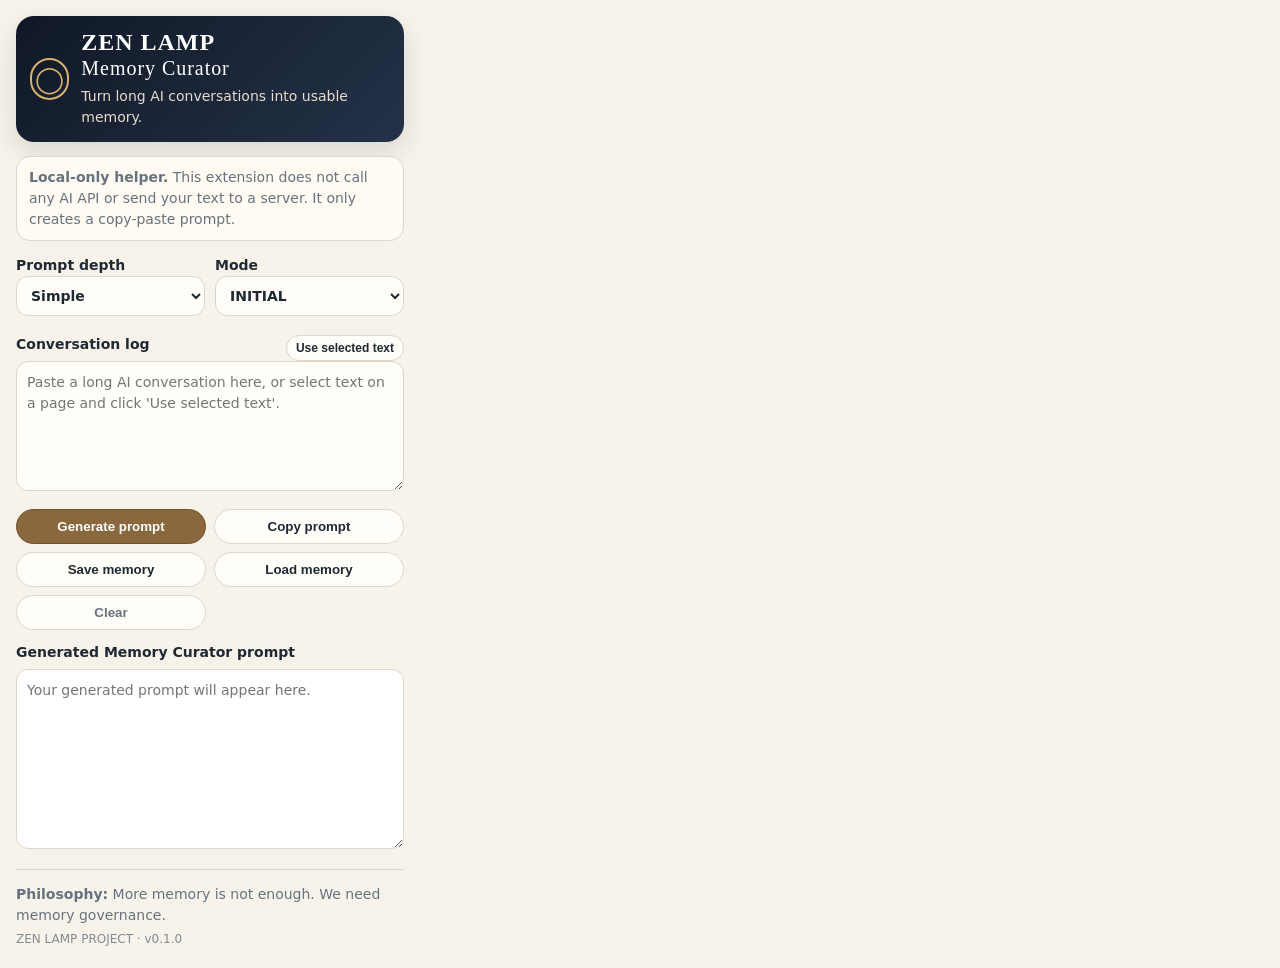
==== popup.html @ 622691fc "Add files via upload" ====
<!doctype html>
<html lang="en">
<head>
  <meta charset="utf-8" />
  <meta name="viewport" content="width=device-width, initial-scale=1" />
  <title>ZEN LAMP Memory Curator</title>
  <link rel="stylesheet" href="styles.css" />
</head>
<body>
  <main class="app">
    <header class="hero">
      <div class="mark">◯</div>
      <div>
        <h1>ZEN LAMP<br><span>Memory Curator</span></h1>
        <p>Turn long AI conversations into usable memory.</p>
      </div>
    </header>

    <section class="notice">
      <strong>Local-only helper.</strong> This extension does not call any AI API or send your text to a server. It only creates a copy-paste prompt.
    </section>

    <section class="grid two">
      <label>
        Prompt depth
        <select id="depth">
          <option value="simple">Simple</option>
          <option value="power">Power User</option>
        </select>
      </label>
      <label>
        Mode
        <select id="mode">
          <option value="initial">INITIAL</option>
          <option value="update">UPDATE</option>
        </select>
      </label>
    </section>

    <section id="existingMemoryWrap" class="field hidden">
      <label for="existingMemory">Existing memory</label>
      <textarea id="existingMemory" placeholder="Paste existing memory here for UPDATE mode."></textarea>
    </section>

    <section class="field">
      <div class="label-row">
        <label for="conversation">Conversation log</label>
        <button id="grabSelection" type="button" class="small">Use selected text</button>
      </div>
      <textarea id="conversation" placeholder="Paste a long AI conversation here, or select text on a page and click 'Use selected text'."></textarea>
    </section>

    <section class="actions">
      <button id="generate" type="button" class="primary">Generate prompt</button>
      <button id="copy" type="button">Copy prompt</button>
      <button id="save" type="button">Save memory</button>
      <button id="load" type="button">Load memory</button>
      <button id="clear" type="button" class="ghost">Clear</button>
    </section>

    <section class="field">
      <label for="output">Generated Memory Curator prompt</label>
      <textarea id="output" placeholder="Your generated prompt will appear here." readonly></textarea>
    </section>

    <footer>
      <p><strong>Philosophy:</strong> More memory is not enough. We need memory governance.</p>
      <p class="muted">ZEN LAMP PROJECT · v0.1.0</p>
    </footer>
  </main>
  <script src="popup.js"></script>
</body>
</html>
---- styles.css ----
:root {
  --bg: #f7f3ea;
  --card: #fffaf2;
  --ink: #1f2933;
  --muted: #66737f;
  --line: #ded6c8;
  --accent: #8a683d;
  --accent-dark: #6f522f;
  --soft: #ede4d5;
}
* { box-sizing: border-box; }
body {
  margin: 0;
  width: 420px;
  min-height: 640px;
  background: var(--bg);
  color: var(--ink);
  font: 14px/1.5 system-ui, -apple-system, BlinkMacSystemFont, "Segoe UI", sans-serif;
}
.app { padding: 16px; }
.hero {
  display: flex;
  gap: 12px;
  align-items: center;
  padding: 14px;
  background: linear-gradient(135deg, #101826, #243248);
  color: white;
  border-radius: 18px;
  box-shadow: 0 10px 28px rgba(0,0,0,.12);
}
.mark {
  width: 42px;
  height: 42px;
  border-radius: 999px;
  display: grid;
  place-items: center;
  border: 2px solid #d6b16d;
  color: #d6b16d;
  font-size: 26px;
  line-height: 1;
}
h1 { margin: 0; font-family: Georgia, "Times New Roman", serif; font-size: 24px; line-height: 1.05; letter-spacing: .04em; }
h1 span { font-size: 20px; font-weight: 500; }
.hero p { margin: 6px 0 0; color: #e7dccd; }
.notice {
  margin: 14px 0;
  padding: 10px 12px;
  border: 1px solid var(--line);
  border-radius: 14px;
  background: var(--card);
  color: var(--muted);
}
.grid.two { display: grid; grid-template-columns: 1fr 1fr; gap: 10px; }
.field { margin-top: 12px; }
label { display: block; font-weight: 700; margin-bottom: 6px; }
.label-row { display: flex; justify-content: space-between; align-items: center; gap: 8px; }
select, textarea {
  width: 100%;
  border: 1px solid var(--line);
  border-radius: 12px;
  background: #fffdf8;
  color: var(--ink);
  padding: 10px;
  font: inherit;
}
textarea { min-height: 130px; resize: vertical; }
#output { min-height: 180px; background: #fff; }
#existingMemory { min-height: 90px; }
.actions { display: grid; grid-template-columns: 1fr 1fr; gap: 8px; margin-top: 12px; }
button {
  border: 1px solid var(--line);
  border-radius: 999px;
  background: #fffdf8;
  color: var(--ink);
  padding: 9px 12px;
  font-weight: 700;
  cursor: pointer;
}
button:hover { background: var(--soft); }
button.primary { background: var(--accent); color: white; border-color: var(--accent-dark); }
button.primary:hover { background: var(--accent-dark); }
button.ghost { color: var(--muted); }
button.small { font-size: 12px; padding: 5px 9px; white-space: nowrap; }
.hidden { display: none; }
footer { margin-top: 14px; padding-top: 10px; border-top: 1px solid var(--line); color: var(--muted); }
footer p { margin: 4px 0; }
.muted { opacity: .8; font-size: 12px; }
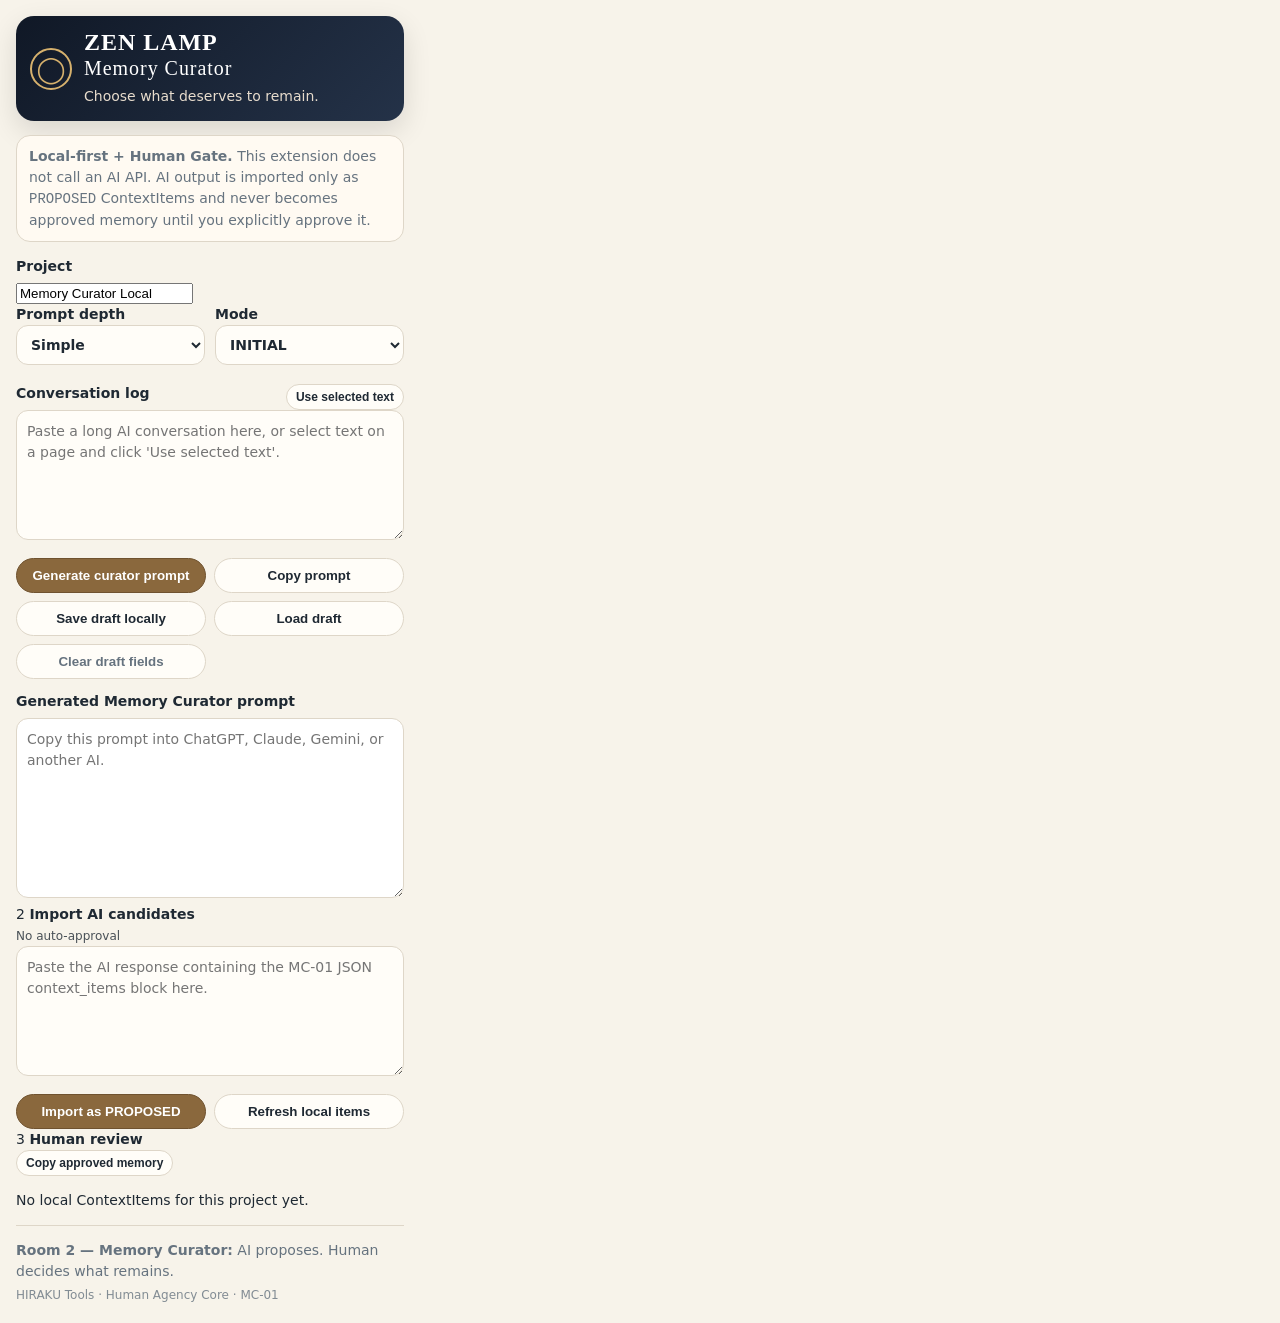
==== commit 5a957439: "MC-01: add project and human review UI" ====
--- a/popup.html
+++ b/popup.html
@@ -12,12 +12,17 @@
       <div class="mark">◯</div>
       <div>
         <h1>ZEN LAMP<br><span>Memory Curator</span></h1>
-        <p>Turn long AI conversations into usable memory.</p>
+        <p>Choose what deserves to remain.</p>
       </div>
     </header>
 
     <section class="notice">
-      <strong>Local-only helper.</strong> This extension does not call any AI API or send your text to a server. It only creates a copy-paste prompt.
+      <strong>Local-first + Human Gate.</strong> This extension does not call an AI API. AI output is imported only as <code>PROPOSED</code> ContextItems and never becomes approved memory until you explicitly approve it.
+    </section>
+
+    <section class="field">
+      <label for="projectName">Project</label>
+      <input id="projectName" type="text" value="Memory Curator Local" placeholder="Project name" />
     </section>
 
     <section class="grid two">
@@ -38,8 +43,8 @@
     </section>
 
     <section id="existingMemoryWrap" class="field hidden">
-      <label for="existingMemory">Existing memory</label>
-      <textarea id="existingMemory" placeholder="Paste existing memory here for UPDATE mode."></textarea>
+      <label for="existingMemory">Existing memory (optional legacy input)</label>
+      <textarea id="existingMemory" placeholder="Leave blank to use approved local ContextItems for this project, or paste legacy memory here."></textarea>
     </section>
 
     <section class="field">
@@ -51,23 +56,50 @@
     </section>
 
     <section class="actions">
-      <button id="generate" type="button" class="primary">Generate prompt</button>
+      <button id="generate" type="button" class="primary">Generate curator prompt</button>
       <button id="copy" type="button">Copy prompt</button>
-      <button id="save" type="button">Save memory</button>
-      <button id="load" type="button">Load memory</button>
-      <button id="clear" type="button" class="ghost">Clear</button>
+      <button id="save" type="button">Save draft locally</button>
+      <button id="load" type="button">Load draft</button>
+      <button id="clear" type="button" class="ghost">Clear draft fields</button>
     </section>
 
     <section class="field">
       <label for="output">Generated Memory Curator prompt</label>
-      <textarea id="output" placeholder="Your generated prompt will appear here." readonly></textarea>
+      <textarea id="output" placeholder="Copy this prompt into ChatGPT, Claude, Gemini, or another AI." readonly></textarea>
+    </section>
+
+    <section class="stage">
+      <div class="stage-title">
+        <div>
+          <span class="step">2</span>
+          <strong>Import AI candidates</strong>
+        </div>
+        <span class="muted">No auto-approval</span>
+      </div>
+      <textarea id="aiResult" placeholder="Paste the AI response containing the MC-01 JSON context_items block here."></textarea>
+      <div class="actions compact">
+        <button id="importCandidates" type="button" class="primary">Import as PROPOSED</button>
+        <button id="refreshItems" type="button">Refresh local items</button>
+      </div>
+    </section>
+
+    <section class="stage">
+      <div class="stage-title">
+        <div>
+          <span class="step">3</span>
+          <strong>Human review</strong>
+        </div>
+        <button id="copyApproved" type="button" class="small">Copy approved memory</button>
+      </div>
+      <p id="reviewSummary" class="summary">No local ContextItems for this project yet.</p>
+      <div id="itemList" class="item-list"></div>
     </section>
 
     <footer>
-      <p><strong>Philosophy:</strong> More memory is not enough. We need memory governance.</p>
-      <p class="muted">ZEN LAMP PROJECT · v0.1.0</p>
+      <p><strong>Room 2 — Memory Curator:</strong> AI proposes. Human decides what remains.</p>
+      <p class="muted">HIRAKU Tools · Human Agency Core · MC-01</p>
     </footer>
   </main>
-  <script src="popup.js"></script>
+  <script type="module" src="popup.js"></script>
 </body>
 </html>
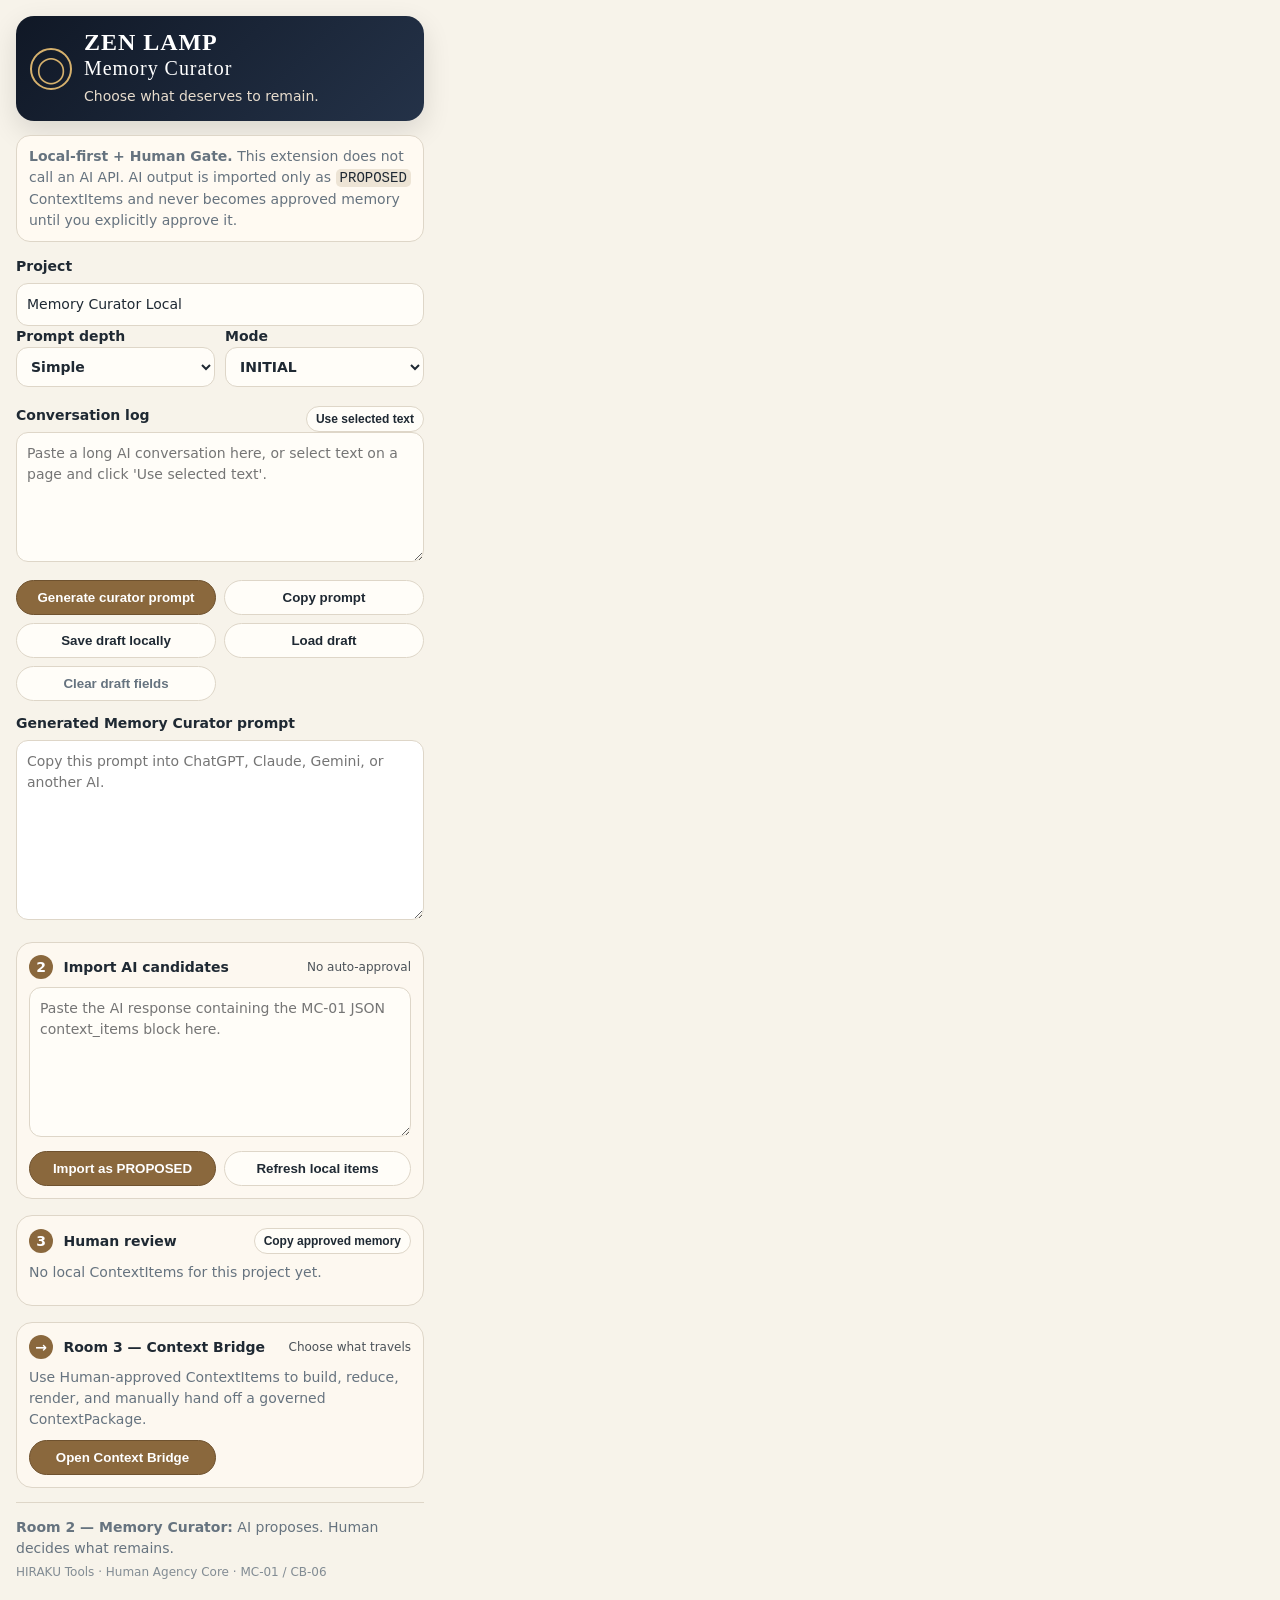
==== commit e7e4ba1e: "CB-06: add Room 3 entry point to popup" ====
--- a/popup.html
+++ b/popup.html
@@ -95,9 +95,23 @@
       <div id="itemList" class="item-list"></div>
     </section>
 
+    <section class="stage">
+      <div class="stage-title">
+        <div>
+          <span class="step">→</span>
+          <strong>Room 3 — Context Bridge</strong>
+        </div>
+        <span class="muted">Choose what travels</span>
+      </div>
+      <p class="summary">Use Human-approved ContextItems to build, reduce, render, and manually hand off a governed ContextPackage.</p>
+      <div class="actions compact">
+        <button id="openContextBridge" type="button" class="primary">Open Context Bridge</button>
+      </div>
+    </section>
+
     <footer>
       <p><strong>Room 2 — Memory Curator:</strong> AI proposes. Human decides what remains.</p>
-      <p class="muted">HIRAKU Tools · Human Agency Core · MC-01</p>
+      <p class="muted">HIRAKU Tools · Human Agency Core · MC-01 / CB-06</p>
     </footer>
   </main>
   <script type="module" src="popup.js"></script>
--- a/styles.css
+++ b/styles.css
@@ -7,12 +7,15 @@
   --accent: #8a683d;
   --accent-dark: #6f522f;
   --soft: #ede4d5;
+  --ok: #356a46;
+  --warn: #8a5f22;
+  --danger: #8a3f3f;
 }
 * { box-sizing: border-box; }
 body {
   margin: 0;
-  width: 420px;
-  min-height: 640px;
+  width: 440px;
+  min-height: 680px;
   background: var(--bg);
   color: var(--ink);
   font: 14px/1.5 system-ui, -apple-system, BlinkMacSystemFont, "Segoe UI", sans-serif;
@@ -50,11 +53,17 @@
   background: var(--card);
   color: var(--muted);
 }
+code {
+  padding: 1px 4px;
+  border-radius: 5px;
+  background: var(--soft);
+  color: var(--ink);
+}
 .grid.two { display: grid; grid-template-columns: 1fr 1fr; gap: 10px; }
 .field { margin-top: 12px; }
 label { display: block; font-weight: 700; margin-bottom: 6px; }
 .label-row { display: flex; justify-content: space-between; align-items: center; gap: 8px; }
-select, textarea {
+select, textarea, input[type="text"] {
   width: 100%;
   border: 1px solid var(--line);
   border-radius: 12px;
@@ -66,7 +75,9 @@
 textarea { min-height: 130px; resize: vertical; }
 #output { min-height: 180px; background: #fff; }
 #existingMemory { min-height: 90px; }
+#aiResult { min-height: 150px; }
 .actions { display: grid; grid-template-columns: 1fr 1fr; gap: 8px; margin-top: 12px; }
+.actions.compact { margin-top: 8px; }
 button {
   border: 1px solid var(--line);
   border-radius: 999px;
@@ -82,6 +93,84 @@
 button.ghost { color: var(--muted); }
 button.small { font-size: 12px; padding: 5px 9px; white-space: nowrap; }
 .hidden { display: none; }
+.stage {
+  margin-top: 16px;
+  padding: 12px;
+  border: 1px solid var(--line);
+  border-radius: 16px;
+  background: rgba(255,250,242,.75);
+}
+.stage-title {
+  display: flex;
+  align-items: center;
+  justify-content: space-between;
+  gap: 8px;
+  margin-bottom: 8px;
+}
+.step {
+  display: inline-grid;
+  place-items: center;
+  width: 24px;
+  height: 24px;
+  margin-right: 6px;
+  border-radius: 999px;
+  background: var(--accent);
+  color: white;
+  font-weight: 800;
+}
+.summary {
+  margin: 6px 0 10px;
+  color: var(--muted);
+}
+.item-list { display: grid; gap: 10px; }
+.memory-card {
+  padding: 10px;
+  border: 1px solid var(--line);
+  border-radius: 14px;
+  background: #fffdf8;
+}
+.memory-meta {
+  display: flex;
+  flex-wrap: wrap;
+  gap: 6px;
+}
+.badge {
+  display: inline-flex;
+  align-items: center;
+  padding: 2px 7px;
+  border-radius: 999px;
+  background: var(--soft);
+  color: var(--muted);
+  font-size: 11px;
+  font-weight: 800;
+  text-transform: uppercase;
+  letter-spacing: .02em;
+}
+.status-approved { background: #e5f0e8; color: var(--ok); }
+.status-proposed, .status-needs_review, .status-stale { background: #f6ead6; color: var(--warn); }
+.status-rejected { background: #f2dddd; color: var(--danger); }
+.memory-content { margin: 8px 0; white-space: pre-wrap; overflow-wrap: anywhere; }
+.policy-row {
+  display: grid;
+  grid-template-columns: auto 1fr;
+  align-items: center;
+  gap: 8px;
+  margin: 0;
+  color: var(--muted);
+  font-size: 12px;
+}
+.policy-row select { padding: 6px 8px; font-size: 12px; }
+.review-actions {
+  display: flex;
+  align-items: center;
+  gap: 7px;
+  margin-top: 9px;
+}
+.human-approved {
+  color: var(--ok);
+  font-size: 12px;
+  font-weight: 800;
+}
 footer { margin-top: 14px; padding-top: 10px; border-top: 1px solid var(--line); color: var(--muted); }
 footer p { margin: 4px 0; }
 .muted { opacity: .8; font-size: 12px; }
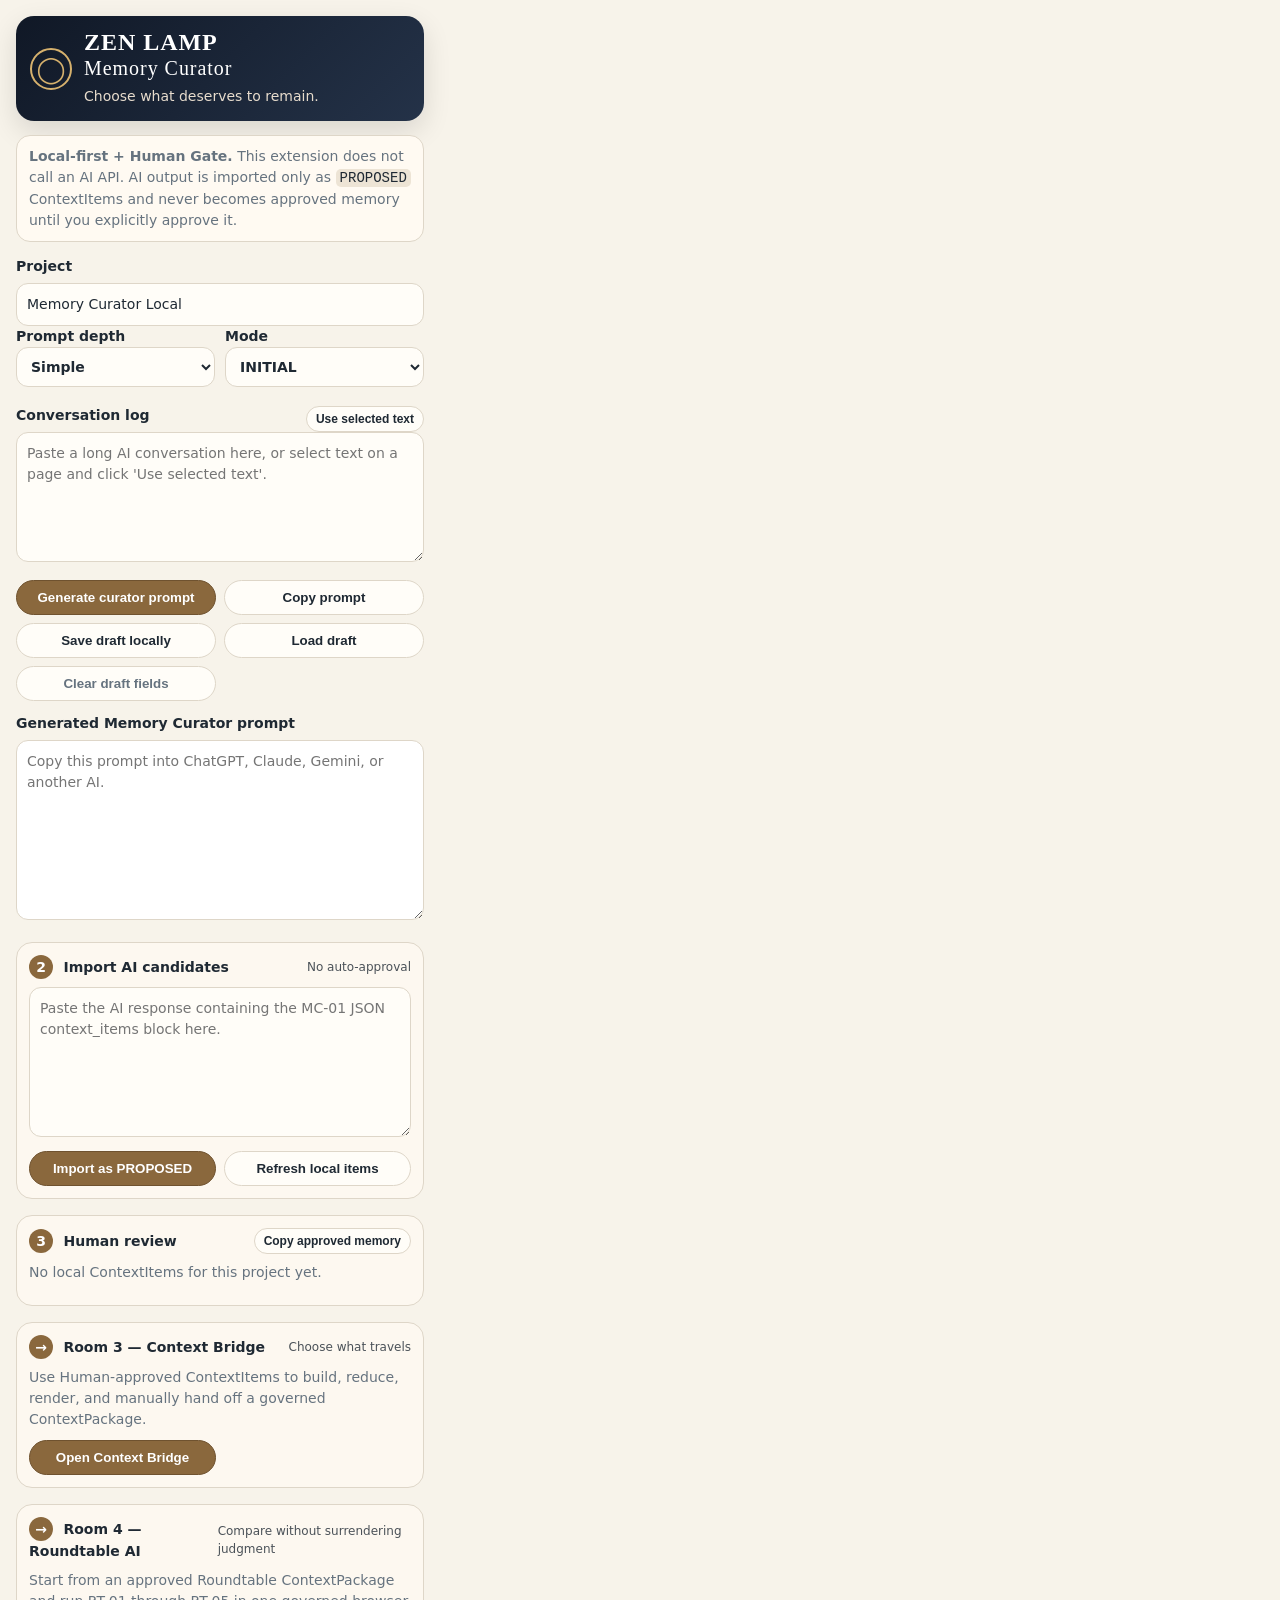
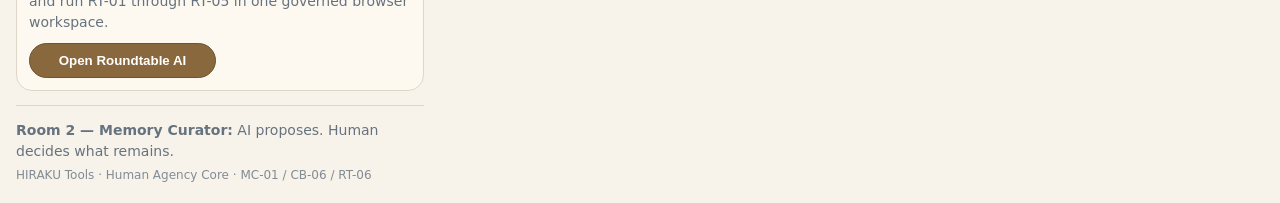
==== commit 2c731ac2: "RT-06: expose Room 4 from extension popup" ====
--- a/popup.html
+++ b/popup.html
@@ -109,11 +109,27 @@
       </div>
     </section>
 
+    <section class="stage">
+      <div class="stage-title">
+        <div>
+          <span class="step">→</span>
+          <strong>Room 4 — Roundtable AI</strong>
+        </div>
+        <span class="muted">Compare without surrendering judgment</span>
+      </div>
+      <p class="summary">Start from an approved Roundtable ContextPackage and run RT-01 through RT-05 in one governed browser workspace.</p>
+      <div class="actions compact">
+        <button id="openRoundtable" type="button" class="primary">Open Roundtable AI</button>
+      </div>
+    </section>
+
     <footer>
       <p><strong>Room 2 — Memory Curator:</strong> AI proposes. Human decides what remains.</p>
-      <p class="muted">HIRAKU Tools · Human Agency Core · MC-01 / CB-06</p>
+      <p class="muted">HIRAKU Tools · Human Agency Core · MC-01 / CB-06 / RT-06</p>
     </footer>
   </main>
   <script type="module" src="popup.js"></script>
+  <script type="module" src="popup-context-bridge.js"></script>
+  <script type="module" src="popup-roundtable.js"></script>
 </body>
 </html>
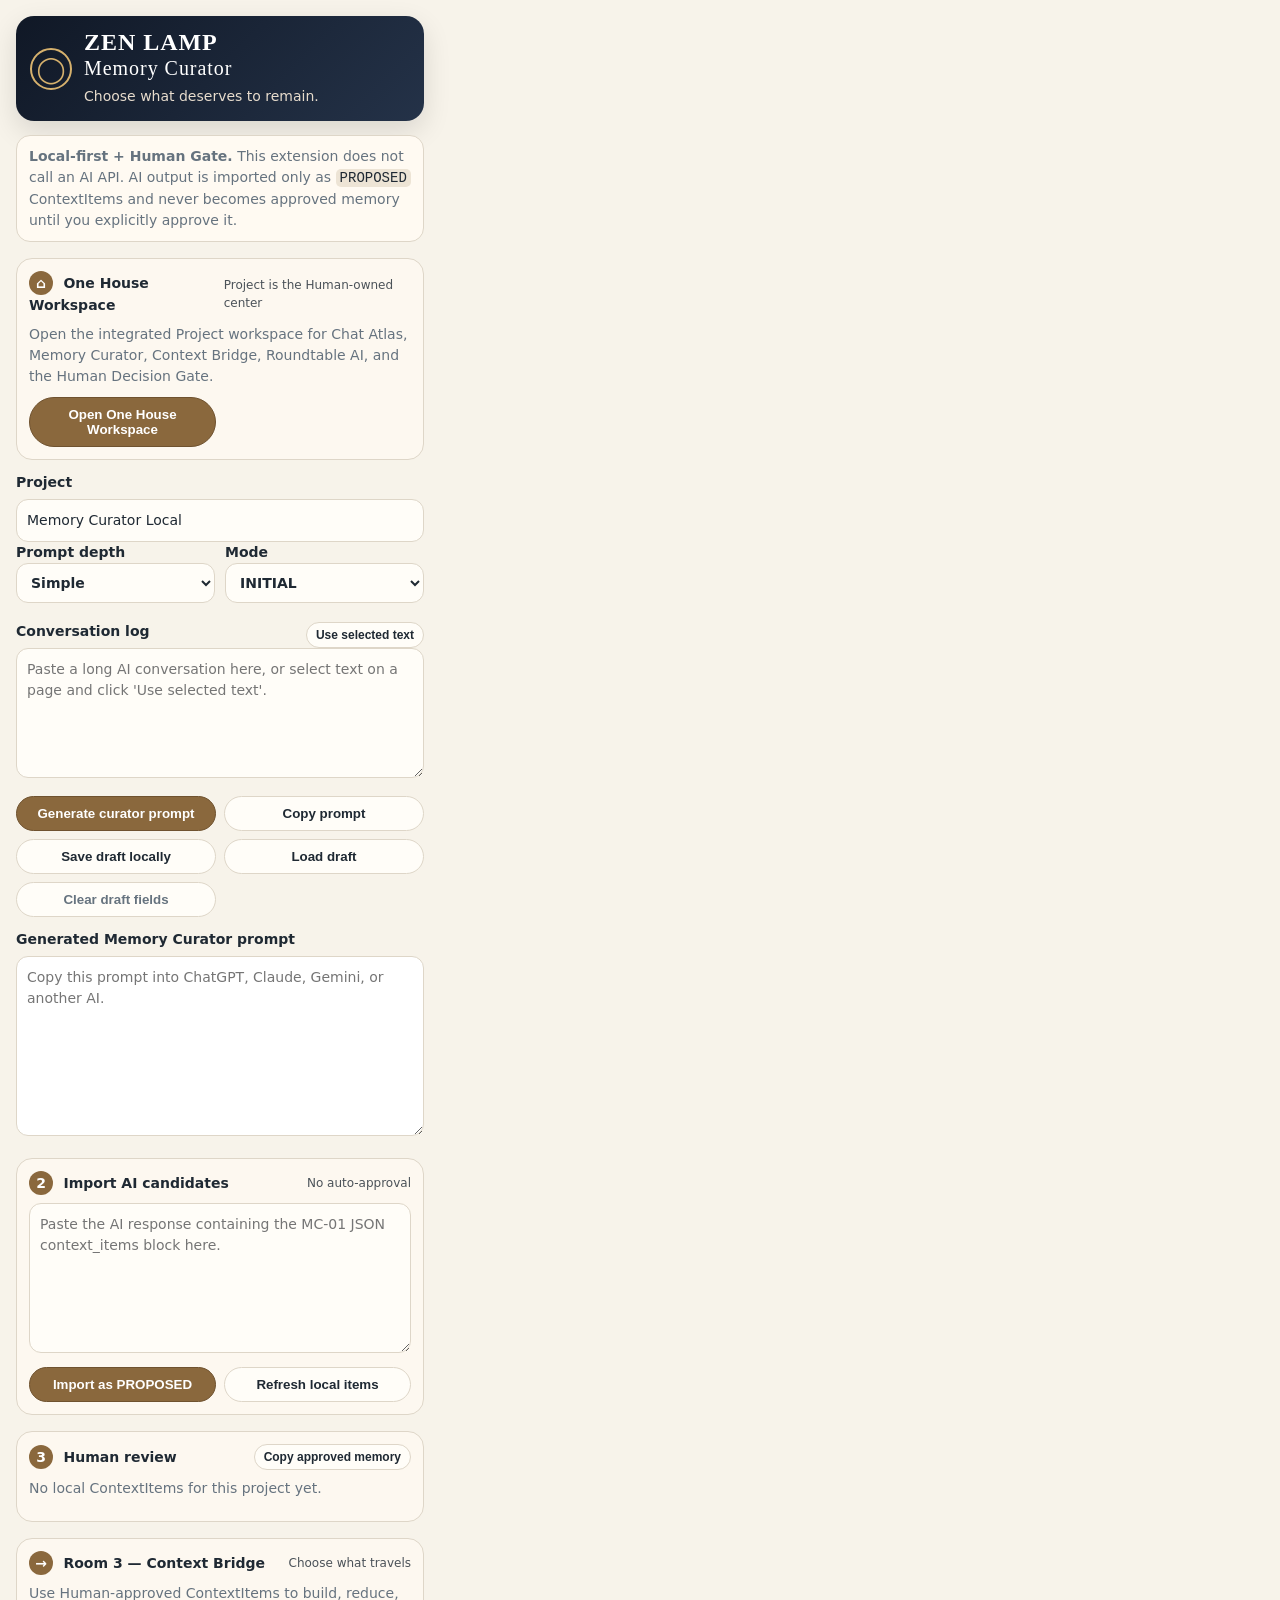
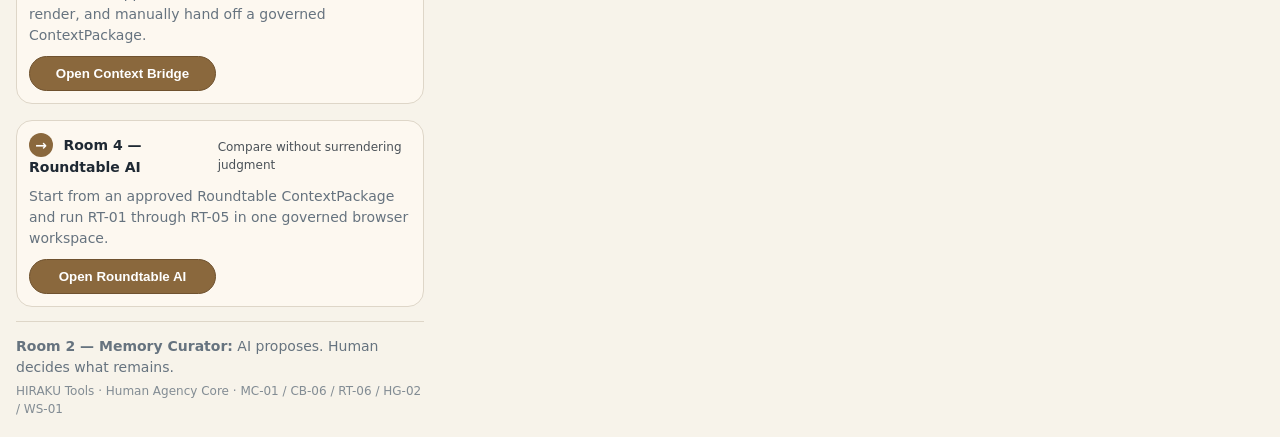
==== commit e29f1f85: "WS-01: add One House workspace entry to Memory Curator" ====
--- a/popup.html
+++ b/popup.html
@@ -18,6 +18,20 @@
 
     <section class="notice">
       <strong>Local-first + Human Gate.</strong> This extension does not call an AI API. AI output is imported only as <code>PROPOSED</code> ContextItems and never becomes approved memory until you explicitly approve it.
+    </section>
+
+    <section class="stage">
+      <div class="stage-title">
+        <div>
+          <span class="step">⌂</span>
+          <strong>One House Workspace</strong>
+        </div>
+        <span class="muted">Project is the Human-owned center</span>
+      </div>
+      <p class="summary">Open the integrated Project workspace for Chat Atlas, Memory Curator, Context Bridge, Roundtable AI, and the Human Decision Gate.</p>
+      <div class="actions compact">
+        <button id="openWorkspace" type="button" class="primary">Open One House Workspace</button>
+      </div>
     </section>
 
     <section class="field">
@@ -125,7 +139,7 @@
 
     <footer>
       <p><strong>Room 2 — Memory Curator:</strong> AI proposes. Human decides what remains.</p>
-      <p class="muted">HIRAKU Tools · Human Agency Core · MC-01 / CB-06 / RT-06</p>
+      <p class="muted">HIRAKU Tools · Human Agency Core · MC-01 / CB-06 / RT-06 / HG-02 / WS-01</p>
     </footer>
   </main>
   <script type="module" src="popup.js"></script>
